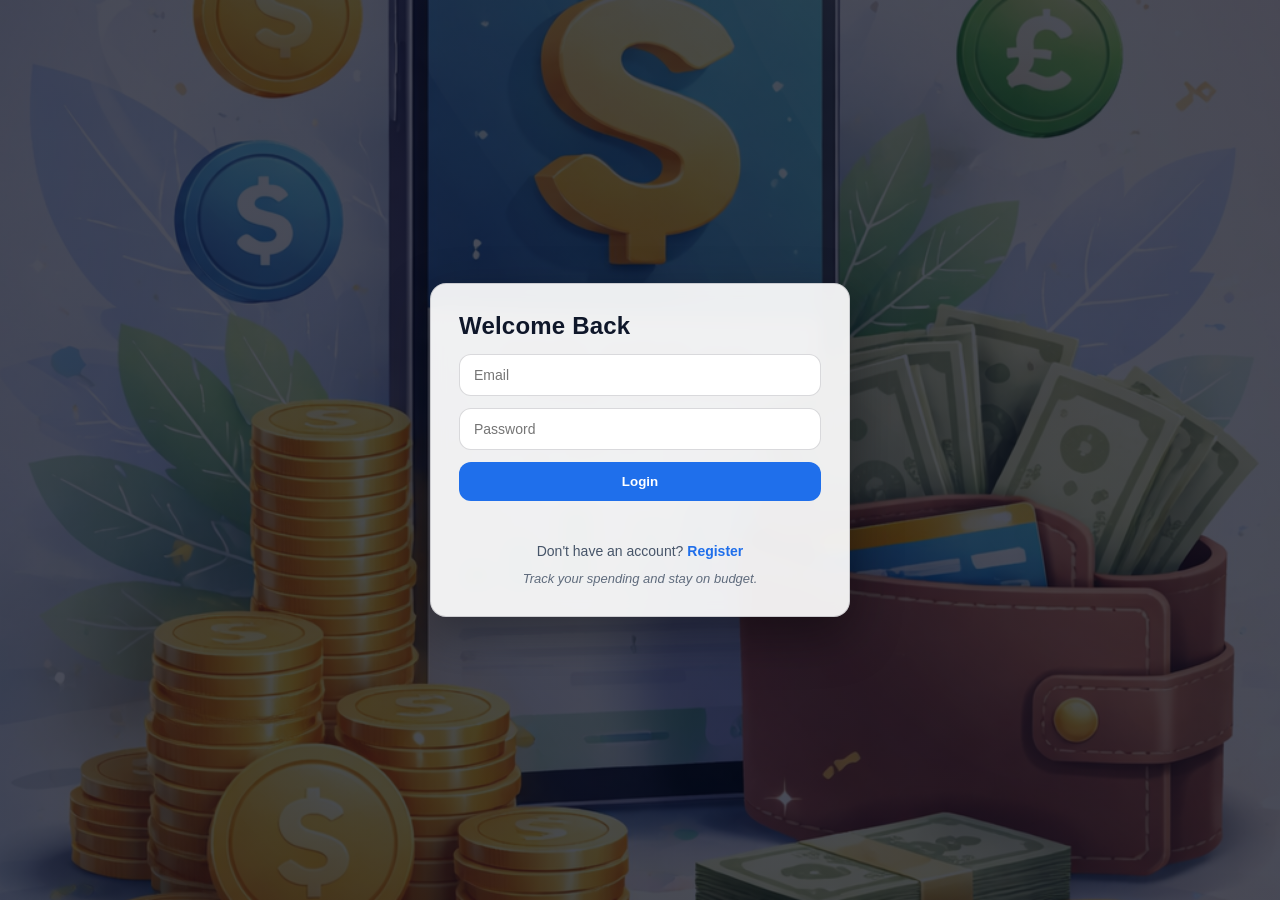
==== login_auth/login.html @ ba83f9e6 "initial commit" ====
<!DOCTYPE html>
<html lang="en">
<head>
    <meta charset="UTF-8">
    <meta name="viewport" content="width=device-width, initial-scale=1.0">
    <title>Login</title>
    <link rel="stylesheet" href="style.css">
</head>
<body>
    <div class="login-wrapper">
        <div class="login-form full">
            <h2>Welcome Back</h2>
            <form id="loginForm">
                <input type="email" id="email" placeholder="Email" required>
                <input type="password" id="password" placeholder="Password" required>
                <button type="submit">Login</button>
            </form>
            <p id="errorMsg" class="error"></p>
            <p class="switch">
                Don't have an account?
                <a href="register.html">Register</a>
            </p>
            <p class="subtext">Track your spending and stay on budget.</p>
        </div>
    </div>
    <script src="auth.js"></script>
    <script>
        const form = document.getElementById("loginForm");
        const error = document.getElementById("errorMsg");
        const emailInput = document.getElementById('email');
        const passwordInput = document.getElementById('password');

        form.addEventListener("submit", function(e){
            e.preventDefault();
            const email = emailInput.value.trim();
            const password = passwordInput.value.trim();

            const result = loginUser(email, password);

            if(!result.success){
                error.textContent = result.message;
                return;
            }
            window.location.href = "../finance-app/index.html";
        });
    </script>
</body>
</html>
---- login_auth/style.css ----
* {
  margin: 0;
  padding: 0;
  box-sizing: border-box;
  font-family: Arial, sans-serif;
}

:root{
  --card: rgba(255,255,255,0.92);
  --text: #0f172a;
  --muted: #475569;
  --border: rgba(2, 6, 23, 0.15);
  --primary: #1f6feb;
  --primaryHover: #155ac0;
  --danger: #e11d48;
  --radius: 16px;
  --shadow: 0 18px 50px rgba(0,0,0,0.35);
}

body {
  min-height: 100vh;
  color: var(--text);

  background:
    linear-gradient(rgba(2, 6, 23, 0.72), rgba(2, 6, 23, 0.72)),
    url("../images/Login.png");
  background-size: cover;
  background-position: center;
  background-repeat: no-repeat;

  display: grid;
  place-items: center;
  padding: 24px;
}

.login-wrapper {
  width: 100%;
  max-width: 420px;
}

.login-form.full {
  width: 100%;
  background: var(--card);
  border: 1px solid var(--border);
  border-radius: var(--radius);
  box-shadow: var(--shadow);
  padding: 28px;
  backdrop-filter: blur(8px);
}

.login-form.full h2 {
  font-size: 24px;
  margin-bottom: 14px;
  letter-spacing: 0.2px;
}

#loginForm,
#registerForm {
  display: grid;
  gap: 12px;
}

#loginForm input,
#registerForm input {
  width: 100%;
  padding: 12px 14px;
  border-radius: 12px;
  border: 1px solid var(--border);
  background: rgba(255,255,255,0.98);
  font-size: 14px;
  outline: none;
  transition: box-shadow 0.2s, border-color 0.2s;
}

#loginForm input:focus,
#registerForm input:focus {
  border-color: rgba(31, 111, 235, 0.5);
  box-shadow: 0 0 0 4px rgba(31, 111, 235, 0.18);
}

#loginForm button,
#registerForm button {
  width: 100%;
  padding: 12px 14px;
  border: none;
  border-radius: 12px;
  background: var(--primary);
  color: white;
  font-weight: 700;
  cursor: pointer;
  transition: background-color 0.2s, transform 0.05s;
}

#loginForm button:hover,
#registerForm button:hover {
  background: var(--primaryHover);
}

#loginForm button:active,
#registerForm button:active {
  transform: scale(0.99);
}

.subtext {
  margin-top: 10px;
  text-align: center;
  font-size: 13px;
  color: var(--muted);
  font-style: italic;
  line-height: 1.5;
  opacity: 0.85;
}

.error {
  margin-top: 10px;
  color: var(--danger);
  font-size: 13px;
  font-weight: 700;
  min-height: 18px;
}

.switch {
  margin-top: 14px;
  color: var(--muted);
  font-size: 14px;
  text-align: center;
}

.switch a {
  color: var(--primary);
  font-weight: 700;
  text-decoration: none;
}

.switch a:hover {
  text-decoration: underline;
}

@media (max-width: 420px) {
  .login-form.full {
    padding: 22px;
    border-radius: 14px;
  }
}
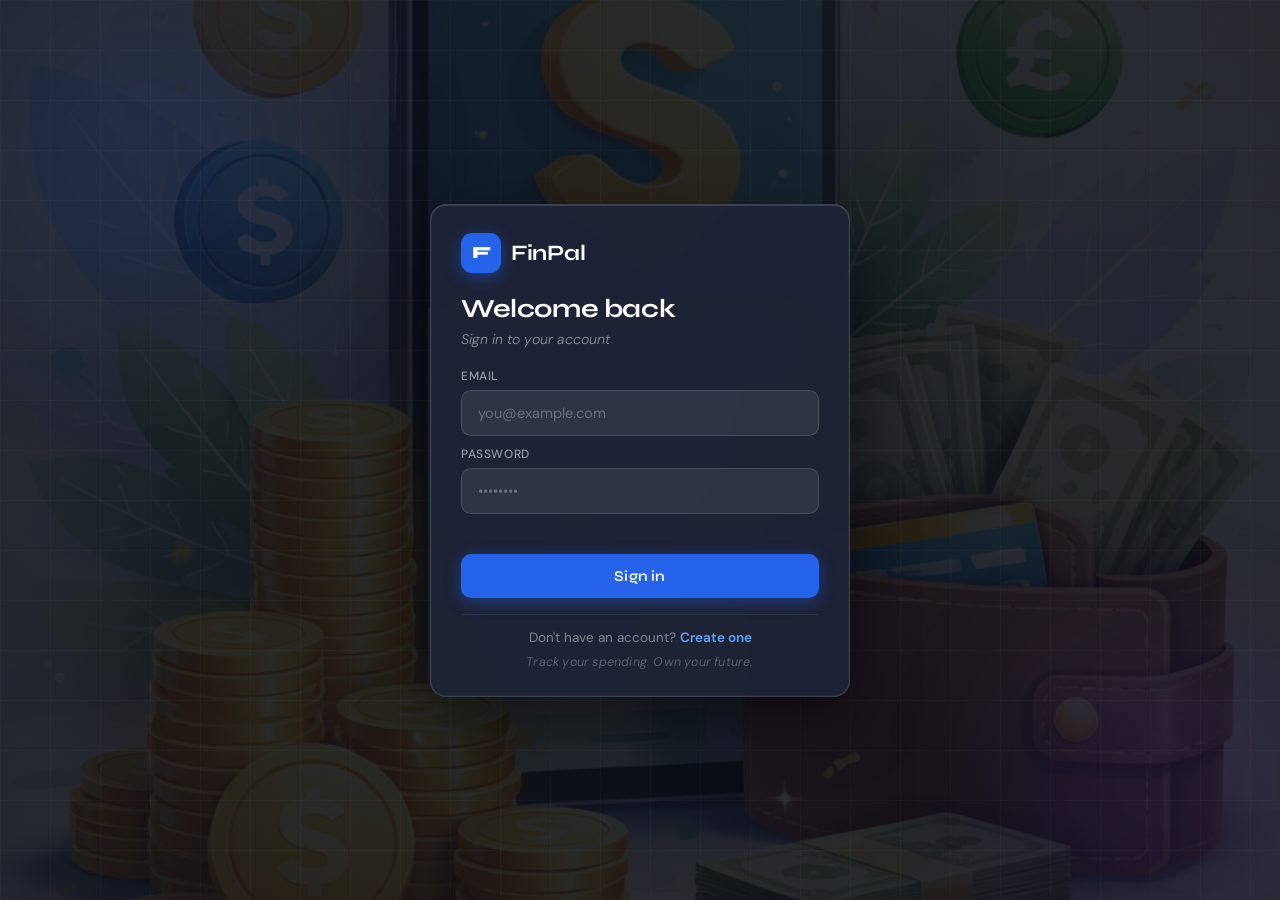
==== commit 6805d0fc: "updated commit" ====
--- a/login_auth/login.html
+++ b/login_auth/login.html
@@ -1,48 +1,64 @@
 <!DOCTYPE html>
 <html lang="en">
 <head>
-    <meta charset="UTF-8">
-    <meta name="viewport" content="width=device-width, initial-scale=1.0">
-    <title>Login</title>
-    <link rel="stylesheet" href="style.css">
+  <meta charset="UTF-8">
+  <meta name="viewport" content="width=device-width, initial-scale=1.0">
+  <title>FinPal — Login</title>
+  <link rel="stylesheet" href="auth-style.css">
 </head>
 <body>
-    <div class="login-wrapper">
-        <div class="login-form full">
-            <h2>Welcome Back</h2>
-            <form id="loginForm">
-                <input type="email" id="email" placeholder="Email" required>
-                <input type="password" id="password" placeholder="Password" required>
-                <button type="submit">Login</button>
-            </form>
-            <p id="errorMsg" class="error"></p>
-            <p class="switch">
-                Don't have an account?
-                <a href="register.html">Register</a>
-            </p>
-            <p class="subtext">Track your spending and stay on budget.</p>
+  <div class="auth-grid"></div>
+
+  <div class="auth-wrapper">
+    <div class="auth-card">
+      <div class="auth-logo">
+        <div class="logo-mark">F</div>
+        <span class="logo-name">FinPal</span>
+      </div>
+
+      <h1 class="auth-title">Welcome back</h1>
+      <p class="auth-sub">Sign in to your account</p>
+
+      <form class="auth-form" id="loginForm">
+        <div class="input-group">
+          <label class="input-label" for="email">Email</label>
+          <input class="auth-input" type="email" id="email" placeholder="you@example.com" required autocomplete="email">
         </div>
+        <div class="input-group">
+          <label class="input-label" for="password">Password</label>
+          <input class="auth-input" type="password" id="password" placeholder="••••••••" required autocomplete="current-password">
+        </div>
+        <p class="error-msg" id="errorMsg"></p>
+        <button class="auth-btn" type="submit">Sign in</button>
+      </form>
+
+      <div class="auth-switch">
+        Don't have an account? <a href="register.html">Create one</a>
+      </div>
+      <p class="auth-tagline">Track your spending. Own your future.</p>
     </div>
-    <script src="auth.js"></script>
-    <script>
-        const form = document.getElementById("loginForm");
-        const error = document.getElementById("errorMsg");
-        const emailInput = document.getElementById('email');
-        const passwordInput = document.getElementById('password');
+  </div>
 
-        form.addEventListener("submit", function(e){
-            e.preventDefault();
-            const email = emailInput.value.trim();
-            const password = passwordInput.value.trim();
+  <script src="auth.js"></script>
+  <script>
+    const form = document.getElementById('loginForm');
+    const errorMsg = document.getElementById('errorMsg');
 
-            const result = loginUser(email, password);
+    form.addEventListener('submit', async function(e) {
+      e.preventDefault();
+      errorMsg.textContent = '';
 
-            if(!result.success){
-                error.textContent = result.message;
-                return;
-            }
-            window.location.href = "../finance-app/index.html";
-        });
-    </script>
+      const email = document.getElementById('email').value.trim();
+      const password = document.getElementById('password').value.trim();
+
+      const result = await loginUser(email, password);
+      
+      if (!result.success) {
+        errorMsg.textContent = result.message;
+        return;
+      }
+      window.location.href = '../finance-app/index.html';
+    });
+  </script>
 </body>
 </html>
--- a/login_auth/auth-style.css
+++ b/login_auth/auth-style.css
@@ -0,0 +1,279 @@
+@import url('https://fonts.googleapis.com/css2?family=Syne:wght@400;500;600;700;800&family=DM+Sans:ital,opsz,wght@0,9..40,300;0,9..40,400;0,9..40,500;1,9..40,300&display=swap');
+
+:root {
+  --font-display: 'Syne', sans-serif;
+  --font-body: 'DM Sans', sans-serif;
+  --accent:     #2563eb;
+  --accent2:    #1d4ed8;
+  --accent-rgb: 37,99,235;
+  --red:        #dc2626;
+  --radius:     16px;
+  --transition: 0.2s cubic-bezier(0.4,0,0.2,1);
+}
+
+*, *::before, *::after {
+  margin: 0; padding: 0;
+  box-sizing: border-box;
+}
+
+html, body { min-height: 100%; }
+body{ overflow-x: hidden; }
+
+body {
+  font-family: var(--font-body);
+  font-size: 15px;
+  min-height: 100vh;
+  display: flex;
+  flex-direction: column;
+  justify-content: center;
+  align-items: center;
+  padding: 24px;
+  background-color: #0a0d15;
+  background-image:
+    linear-gradient(rgba(10, 13, 21, 0.88), rgba(10, 13, 21, 0.88)),
+    url("../images/Login.png");
+  background-size: cover;
+  background-position: center;
+  background-repeat: no-repeat;
+  background-attachment: scroll;
+  -webkit-font-smoothing: antialiased;
+}
+
+body::before, body::after {
+  content: '';
+  position: fixed;
+  border-radius: 50%;
+  filter: blur(80px);
+  opacity: 0.18;
+  pointer-events: none;
+  z-index: 0;
+  animation: drift 12s ease-in-out infinite alternate;
+}
+
+body::before {
+  width: 500px; height: 500px;
+  background: radial-gradient(circle, #2563eb, transparent 70%);
+  top: -100px; left: -100px;
+}
+
+body::after {
+  width: 400px; height: 400px;
+  background: radial-gradient(circle, #7c3aed, transparent 70%);
+  bottom: -80px; right: -80px;
+  animation-delay: -6s;
+}
+
+@keyframes drift {
+  from { transform: translate(0, 0) scale(1); }
+  to   { transform: translate(40px, 30px) scale(1.08); }
+}
+
+.auth-grid {
+  position: fixed;
+  inset: 0;
+  z-index: 0;
+  background-image:
+    linear-gradient(rgba(255,255,255,0.025) 1px, transparent 1px),
+    linear-gradient(90deg, rgba(255,255,255,0.025) 1px, transparent 1px);
+  background-size: 50px 50px;
+  pointer-events: none;
+}
+
+/* ── WRAPPER ── */
+.auth-wrapper {
+  width: 100%;
+  max-width: 420px;
+  position: relative;
+  z-index: 1;
+  margin: auto 0;
+  animation: slideUp 0.4s cubic-bezier(0.34,1.56,0.64,1) both;
+}
+
+@keyframes slideUp {
+  from { opacity: 0; transform: translateY(24px) scale(0.97); }
+  to   { opacity: 1; transform: translateY(0) scale(1); }
+}
+
+/* ── CARD — brighter ── */
+.auth-card {
+  background: rgba(30, 35, 55, 0.96);
+  backdrop-filter: blur(24px);
+  -webkit-backdrop-filter: blur(24px);
+  border: 1px solid rgba(255,255,255,0.14);
+  border-radius: var(--radius);
+  padding: 28px 30px 26px;
+  box-shadow:
+    0 24px 60px rgba(0,0,0,0.5),
+    0 0 0 0.5px rgba(255,255,255,0.06) inset,
+    inset 0 1px 0 rgba(255,255,255,0.12);
+}
+
+.auth-logo {
+  display: flex;
+  align-items: center;
+  gap: 10px;
+  margin-bottom: 20px;
+}
+
+.logo-mark {
+  width: 40px; height: 40px;
+  background: var(--accent);
+  border-radius: 11px;
+  display: flex;
+  align-items: center;
+  justify-content: center;
+  font-family: var(--font-display);
+  font-weight: 800;
+  font-size: 17px;
+  color: #fff;
+  letter-spacing: -0.5px;
+  box-shadow: 0 4px 16px rgba(var(--accent-rgb), 0.45);
+}
+
+.logo-name {
+  font-family: var(--font-display);
+  font-size: 22px;
+  font-weight: 700;
+  color: #fff;
+  letter-spacing: -0.3px;
+}
+
+.auth-title {
+  font-family: var(--font-display);
+  font-size: 26px;
+  font-weight: 700;
+  color: #fff;
+  letter-spacing: -0.4px;
+  margin-bottom: 6px;
+}
+
+.auth-sub {
+  font-size: 14px;
+  color: rgba(255,255,255,0.5);
+  margin-bottom: 20px;
+  font-weight: 300;
+  font-style: italic;
+}
+
+.auth-form { display: grid; gap: 10px; }
+
+.input-group { display: flex; flex-direction: column; gap: 6px; }
+
+.input-label {
+  font-size: 12px;
+  font-weight: 500;
+  color: rgba(255,255,255,0.55);
+  text-transform: uppercase;
+  letter-spacing: 0.6px;
+}
+
+.auth-input {
+  width: 100%;
+  padding: 13px 16px;
+  background: rgba(255,255,255,0.08);
+  border: 1.5px solid rgba(255,255,255,0.13);
+  border-radius: 10px;
+  font-family: var(--font-body);
+  font-size: 14.5px;
+  color: #fff;
+  outline: none;
+  transition: border-color var(--transition), background var(--transition), box-shadow var(--transition);
+}
+
+.auth-input::placeholder { color: rgba(255,255,255,0.3); }
+
+.auth-input:focus {
+  border-color: rgba(var(--accent-rgb), 0.7);
+  background: rgba(255,255,255,0.11);
+  box-shadow: 0 0 0 3px rgba(var(--accent-rgb), 0.15);
+}
+
+.auth-btn {
+  width: 100%;
+  padding: 13px;
+  margin-top: 0px;
+  background: var(--accent);
+  color: #fff;
+  border: none;
+  border-radius: 10px;
+  font-family: var(--font-display);
+  font-size: 15px;
+  font-weight: 600;
+  cursor: pointer;
+  letter-spacing: 0.2px;
+  transition: all var(--transition);
+  box-shadow: 0 4px 16px rgba(var(--accent-rgb), 0.4);
+}
+
+.auth-btn:hover {
+  background: var(--accent2);
+  box-shadow: 0 6px 20px rgba(var(--accent-rgb), 0.5);
+  transform: translateY(-1px);
+}
+
+.auth-btn:active { transform: translateY(0); }
+
+.error-msg {
+  font-size: 13px;
+  color: #fca5a5;
+  font-weight: 500;
+  min-height: 18px;
+  margin-top: 2px;
+}
+
+.auth-switch {
+  margin-top: 16px;
+  text-align: center;
+  font-size: 13.5px;
+  color: rgba(255,255,255,0.45);
+  padding-top: 14px;
+  border-top: 1px solid rgba(255,255,255,0.08);
+}
+
+.auth-switch a {
+  color: #60a5fa;
+  font-weight: 600;
+  text-decoration: none;
+  transition: color var(--transition);
+}
+
+.auth-switch a:hover { color: #93c5fd; text-decoration: underline; }
+
+.auth-tagline {
+  margin-top: 8px;
+  text-align: center;
+  font-size: 12.5px;
+  color: rgba(255,255,255,0.28);
+  font-style: italic;
+  letter-spacing: 0.2px;
+}
+
+@media (max-width: 480px) {
+  body { padding: 40px 16px; }
+  .auth-card { padding: 28px 22px; }
+  .auth-title { font-size: 22px; }
+}
+
+.password-requirements {
+  margin-top: -4px;
+  font-size: 12.5px;
+  font-weight: 500;
+  color: rgba(255,255,255,0.45);
+}
+
+.password-rules {
+  display: grid;
+  gap: 2px;
+  margin: -8px 0 0;
+  padding-left: 18px;
+  color: rgba(255,255,255,0.36);
+  font-size: 12.5px;
+  line-height: 1.3;
+}
+
+.password-rules li::marker {
+  color: #60a5fa;
+}
+.password-rules li:last-child {
+  margin-bottom: 0;
+}
